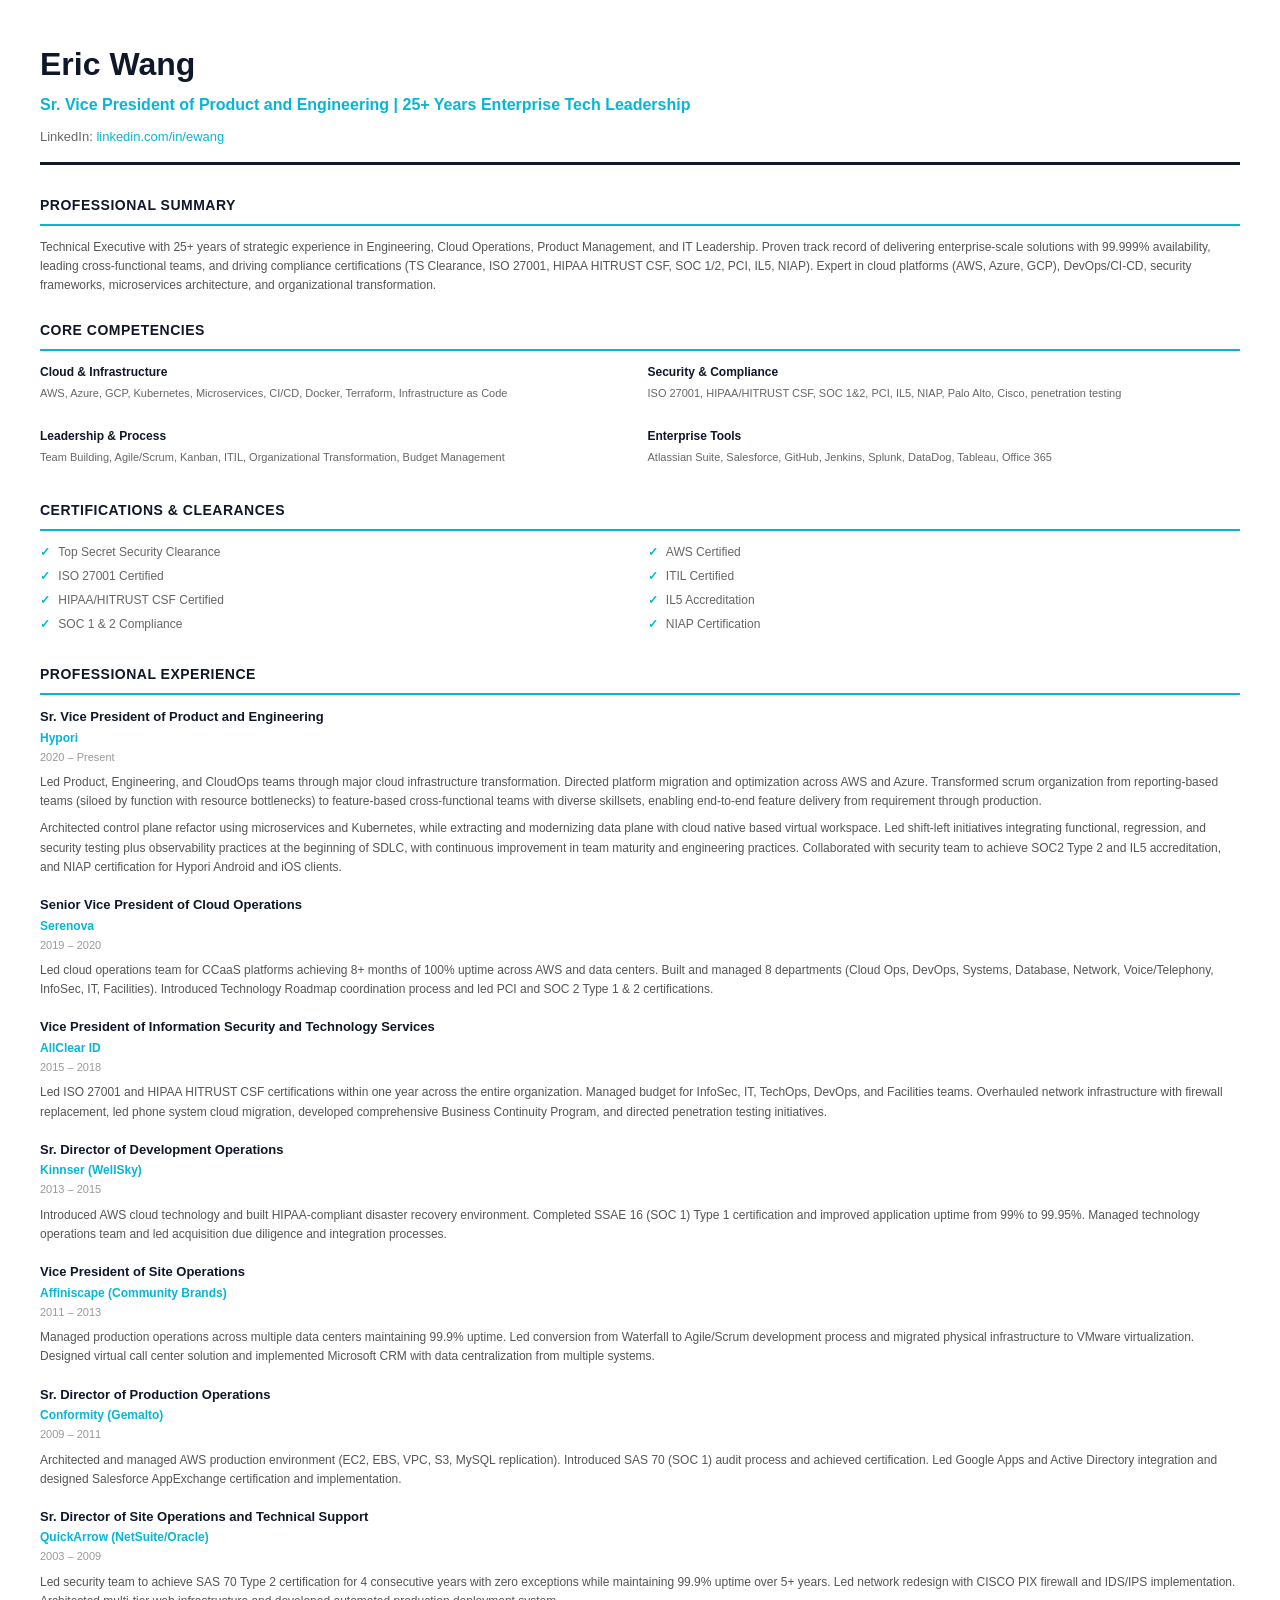
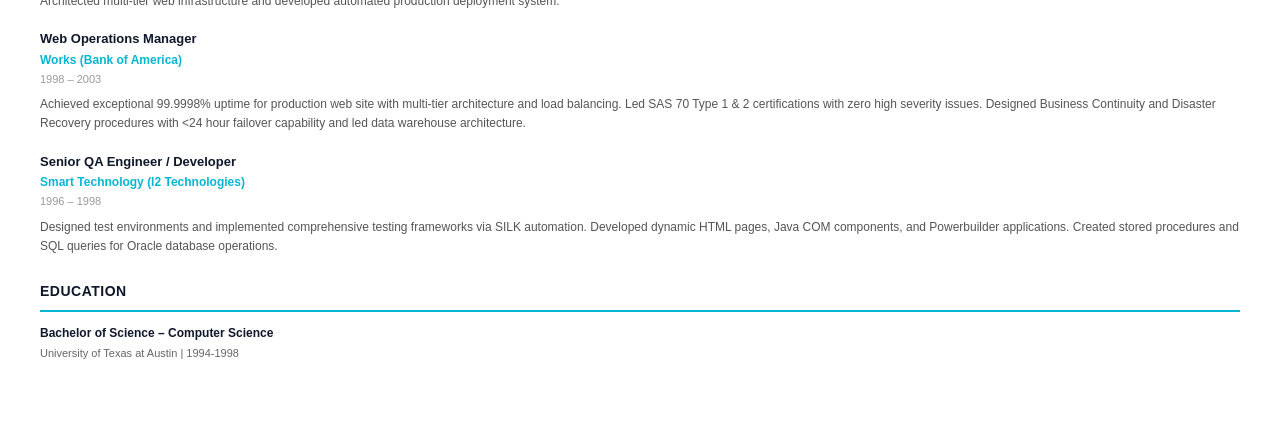
==== resume.html @ de1472fb "Remove PCI certification from certifications list" ====
<!DOCTYPE html>
<html lang="en">
<head>
    <meta charset="UTF-8">
    <meta name="viewport" content="width=device-width, initial-scale=1.0">
    <title>Eric Wang - Resume</title>
    <style>
        * {
            margin: 0;
            padding: 0;
            box-sizing: border-box;
        }

        body {
            font-family: 'Segoe UI', Tahoma, Geneva, Verdana, sans-serif;
            line-height: 1.5;
            color: #333;
            padding: 40px;
            background: white;
        }

        header {
            margin-bottom: 30px;
            border-bottom: 3px solid #0f172a;
            padding-bottom: 15px;
        }

        h1 {
            font-size: 32px;
            color: #0f172a;
            margin-bottom: 5px;
        }

        .title {
            font-size: 16px;
            color: #06b6d4;
            font-weight: 600;
            margin-bottom: 10px;
        }

        .contact {
            font-size: 13px;
            color: #666;
        }

        .contact a {
            color: #06b6d4;
            text-decoration: none;
        }

        section {
            margin-bottom: 25px;
        }

        h2 {
            font-size: 14px;
            color: #0f172a;
            text-transform: uppercase;
            font-weight: 700;
            letter-spacing: 0.5px;
            margin-bottom: 12px;
            border-bottom: 2px solid #06b6d4;
            padding-bottom: 8px;
        }

        .job {
            margin-bottom: 18px;
        }

        .job-title {
            font-size: 13px;
            font-weight: 700;
            color: #0f172a;
            margin-bottom: 2px;
        }

        .company {
            font-size: 12px;
            color: #06b6d4;
            font-weight: 600;
            margin-bottom: 2px;
        }

        .dates {
            font-size: 11px;
            color: #999;
            margin-bottom: 8px;
        }

        .job-desc {
            font-size: 12px;
            line-height: 1.6;
            color: #555;
        }

        .skills-grid {
            display: grid;
            grid-template-columns: 1fr 1fr;
            gap: 15px;
            font-size: 12px;
        }

        .skill-category {
            margin-bottom: 10px;
        }

        .skill-category h3 {
            font-size: 12px;
            font-weight: 700;
            color: #0f172a;
            margin-bottom: 4px;
        }

        .skill-category p {
            font-size: 11px;
            color: #666;
            line-height: 1.5;
        }

        .cert-list {
            list-style: none;
            font-size: 12px;
            columns: 2;
            gap: 15px;
        }

        .cert-list li {
            margin-bottom: 6px;
            color: #666;
        }

        .cert-list li:before {
            content: "✓ ";
            color: #06b6d4;
            font-weight: bold;
            margin-right: 5px;
        }

        .edu-item h3 {
            font-size: 12px;
            font-weight: 700;
            color: #0f172a;
            margin-bottom: 3px;
        }

        .edu-item p {
            font-size: 11px;
            color: #666;
        }

        @media print {
            body {
                padding: 20px;
            }
            section {
                page-break-inside: avoid;
            }
        }
    </style>
</head>
<body>
    <header>
        <h1>Eric Wang</h1>
        <p class="title">Sr. Vice President of Product and Engineering | 25+ Years Enterprise Tech Leadership</p>
        <p class="contact">
            LinkedIn: <a href="https://www.linkedin.com/in/ewang/">linkedin.com/in/ewang</a>
        </p>
    </header>

    <section>
        <h2>Professional Summary</h2>
        <p style="font-size: 12px; color: #555; line-height: 1.6;">
            Technical Executive with 25+ years of strategic experience in Engineering, Cloud Operations, Product Management, and IT Leadership. Proven track record of delivering enterprise-scale solutions with 99.999% availability, leading cross-functional teams, and driving compliance certifications (TS Clearance, ISO 27001, HIPAA HITRUST CSF, SOC 1/2, PCI, IL5, NIAP). Expert in cloud platforms (AWS, Azure, GCP), DevOps/CI-CD, security frameworks, microservices architecture, and organizational transformation.
        </p>
    </section>

    <section>
        <h2>Core Competencies</h2>
        <div class="skills-grid">
            <div class="skill-category">
                <h3>Cloud & Infrastructure</h3>
                <p>AWS, Azure, GCP, Kubernetes, Microservices, CI/CD, Docker, Terraform, Infrastructure as Code</p>
            </div>
            <div class="skill-category">
                <h3>Security & Compliance</h3>
                <p>ISO 27001, HIPAA/HITRUST CSF, SOC 1&2, PCI, IL5, NIAP, Palo Alto, Cisco, penetration testing</p>
            </div>
            <div class="skill-category">
                <h3>Leadership & Process</h3>
                <p>Team Building, Agile/Scrum, Kanban, ITIL, Organizational Transformation, Budget Management</p>
            </div>
            <div class="skill-category">
                <h3>Enterprise Tools</h3>
                <p>Atlassian Suite, Salesforce, GitHub, Jenkins, Splunk, DataDog, Tableau, Office 365</p>
            </div>
        </div>
    </section>

    <section>
        <h2>Certifications & Clearances</h2>
        <ul class="cert-list">
            <li>Top Secret Security Clearance</li>
            <li>ISO 27001 Certified</li>
            <li>HIPAA/HITRUST CSF Certified</li>
            <li>SOC 1 & 2 Compliance</li>
            <li>AWS Certified</li>
            <li>ITIL Certified</li>
            <li>IL5 Accreditation</li>
            <li>NIAP Certification</li>
        </ul>
    </section>

    <section>
        <h2>Professional Experience</h2>

        <div class="job">
            <div class="job-title">Sr. Vice President of Product and Engineering</div>
            <div class="company">Hypori</div>
            <div class="dates">2020 – Present</div>
            <div class="job-desc">
                <p style="margin-bottom: 8px;">Led Product, Engineering, and CloudOps teams through major cloud infrastructure transformation. Directed platform migration and optimization across AWS and Azure. Transformed scrum organization from reporting-based teams (siloed by function with resource bottlenecks) to feature-based cross-functional teams with diverse skillsets, enabling end-to-end feature delivery from requirement through production.</p>
                <p>Architected control plane refactor using microservices and Kubernetes, while extracting and modernizing data plane with cloud native based virtual workspace. Led shift-left initiatives integrating functional, regression, and security testing plus observability practices at the beginning of SDLC, with continuous improvement in team maturity and engineering practices. Collaborated with security team to achieve SOC2 Type 2 and IL5 accreditation, and NIAP certification for Hypori Android and iOS clients.</p>
            </div>
        </div>

        <div class="job">
            <div class="job-title">Senior Vice President of Cloud Operations</div>
            <div class="company">Serenova</div>
            <div class="dates">2019 – 2020</div>
            <div class="job-desc">Led cloud operations team for CCaaS platforms achieving 8+ months of 100% uptime across AWS and data centers. Built and managed 8 departments (Cloud Ops, DevOps, Systems, Database, Network, Voice/Telephony, InfoSec, IT, Facilities). Introduced Technology Roadmap coordination process and led PCI and SOC 2 Type 1 & 2 certifications.</div>
        </div>

        <div class="job">
            <div class="job-title">Vice President of Information Security and Technology Services</div>
            <div class="company">AllClear ID</div>
            <div class="dates">2015 – 2018</div>
            <div class="job-desc">Led ISO 27001 and HIPAA HITRUST CSF certifications within one year across the entire organization. Managed budget for InfoSec, IT, TechOps, DevOps, and Facilities teams. Overhauled network infrastructure with firewall replacement, led phone system cloud migration, developed comprehensive Business Continuity Program, and directed penetration testing initiatives.</div>
        </div>

        <div class="job">
            <div class="job-title">Sr. Director of Development Operations</div>
            <div class="company">Kinnser (WellSky)</div>
            <div class="dates">2013 – 2015</div>
            <div class="job-desc">Introduced AWS cloud technology and built HIPAA-compliant disaster recovery environment. Completed SSAE 16 (SOC 1) Type 1 certification and improved application uptime from 99% to 99.95%. Managed technology operations team and led acquisition due diligence and integration processes.</div>
        </div>

        <div class="job">
            <div class="job-title">Vice President of Site Operations</div>
            <div class="company">Affiniscape (Community Brands)</div>
            <div class="dates">2011 – 2013</div>
            <div class="job-desc">Managed production operations across multiple data centers maintaining 99.9% uptime. Led conversion from Waterfall to Agile/Scrum development process and migrated physical infrastructure to VMware virtualization. Designed virtual call center solution and implemented Microsoft CRM with data centralization from multiple systems.</div>
        </div>

        <div class="job">
            <div class="job-title">Sr. Director of Production Operations</div>
            <div class="company">Conformity (Gemalto)</div>
            <div class="dates">2009 – 2011</div>
            <div class="job-desc">Architected and managed AWS production environment (EC2, EBS, VPC, S3, MySQL replication). Introduced SAS 70 (SOC 1) audit process and achieved certification. Led Google Apps and Active Directory integration and designed Salesforce AppExchange certification and implementation.</div>
        </div>

        <div class="job">
            <div class="job-title">Sr. Director of Site Operations and Technical Support</div>
            <div class="company">QuickArrow (NetSuite/Oracle)</div>
            <div class="dates">2003 – 2009</div>
            <div class="job-desc">Led security team to achieve SAS 70 Type 2 certification for 4 consecutive years with zero exceptions while maintaining 99.9% uptime over 5+ years. Led network redesign with CISCO PIX firewall and IDS/IPS implementation. Architected multi-tier web infrastructure and developed automated production deployment system.</div>
        </div>

        <div class="job">
            <div class="job-title">Web Operations Manager</div>
            <div class="company">Works (Bank of America)</div>
            <div class="dates">1998 – 2003</div>
            <div class="job-desc">Achieved exceptional 99.9998% uptime for production web site with multi-tier architecture and load balancing. Led SAS 70 Type 1 & 2 certifications with zero high severity issues. Designed Business Continuity and Disaster Recovery procedures with &lt;24 hour failover capability and led data warehouse architecture.</div>
        </div>

        <div class="job">
            <div class="job-title">Senior QA Engineer / Developer</div>
            <div class="company">Smart Technology (I2 Technologies)</div>
            <div class="dates">1996 – 1998</div>
            <div class="job-desc">Designed test environments and implemented comprehensive testing frameworks via SILK automation. Developed dynamic HTML pages, Java COM components, and Powerbuilder applications. Created stored procedures and SQL queries for Oracle database operations.</div>
        </div>
    </section>

    <section>
        <h2>Education</h2>
        <div class="edu-item">
            <h3>Bachelor of Science – Computer Science</h3>
            <p>University of Texas at Austin | 1994-1998</p>
        </div>
    </section>
</body>
</html>
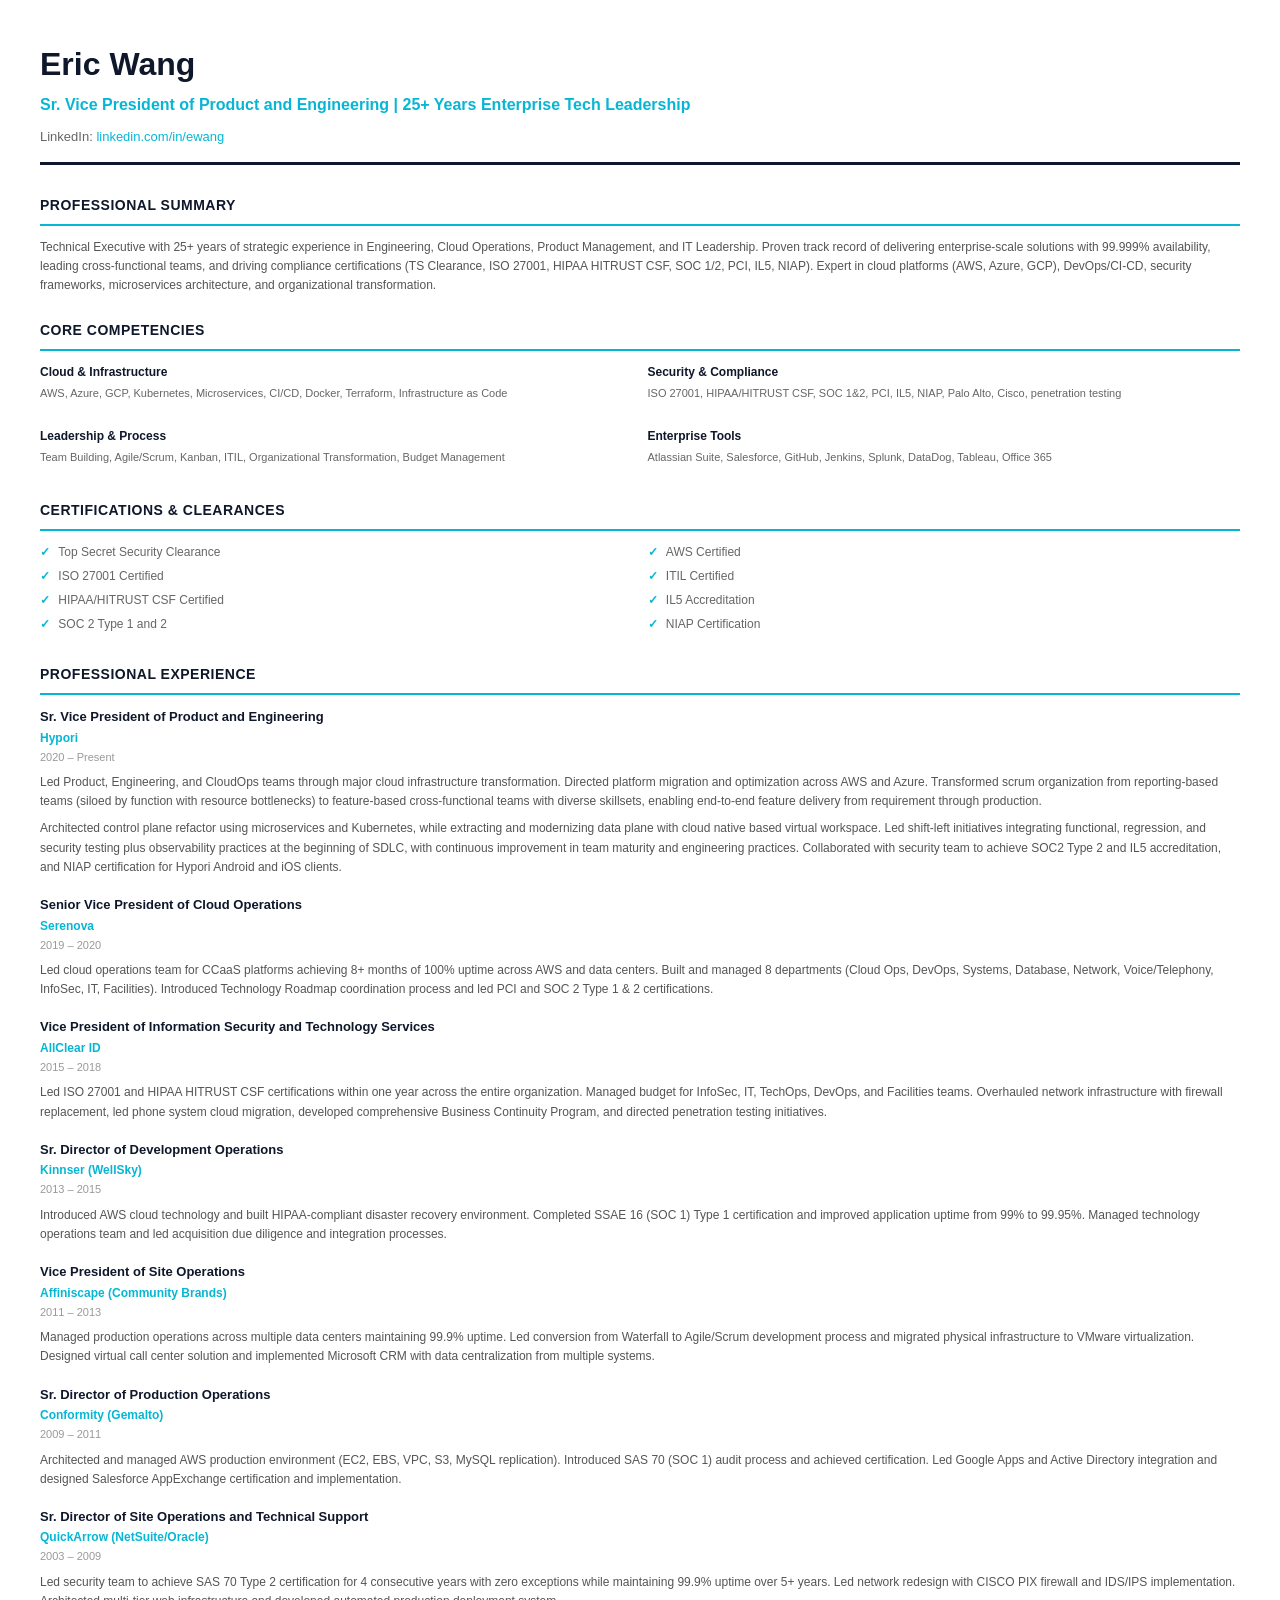
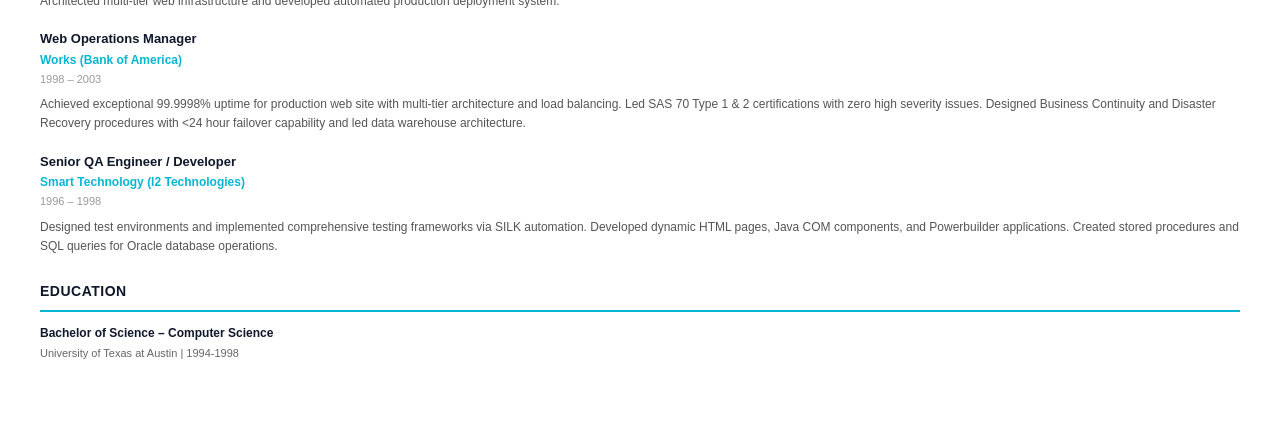
==== commit ff9c66ab: "Update SOC certification to SOC 2 Type 1 and 2" ====
--- a/resume.html
+++ b/resume.html
@@ -202,7 +202,7 @@
             <li>Top Secret Security Clearance</li>
             <li>ISO 27001 Certified</li>
             <li>HIPAA/HITRUST CSF Certified</li>
-            <li>SOC 1 & 2 Compliance</li>
+            <li>SOC 2 Type 1 and 2</li>
             <li>AWS Certified</li>
             <li>ITIL Certified</li>
             <li>IL5 Accreditation</li>
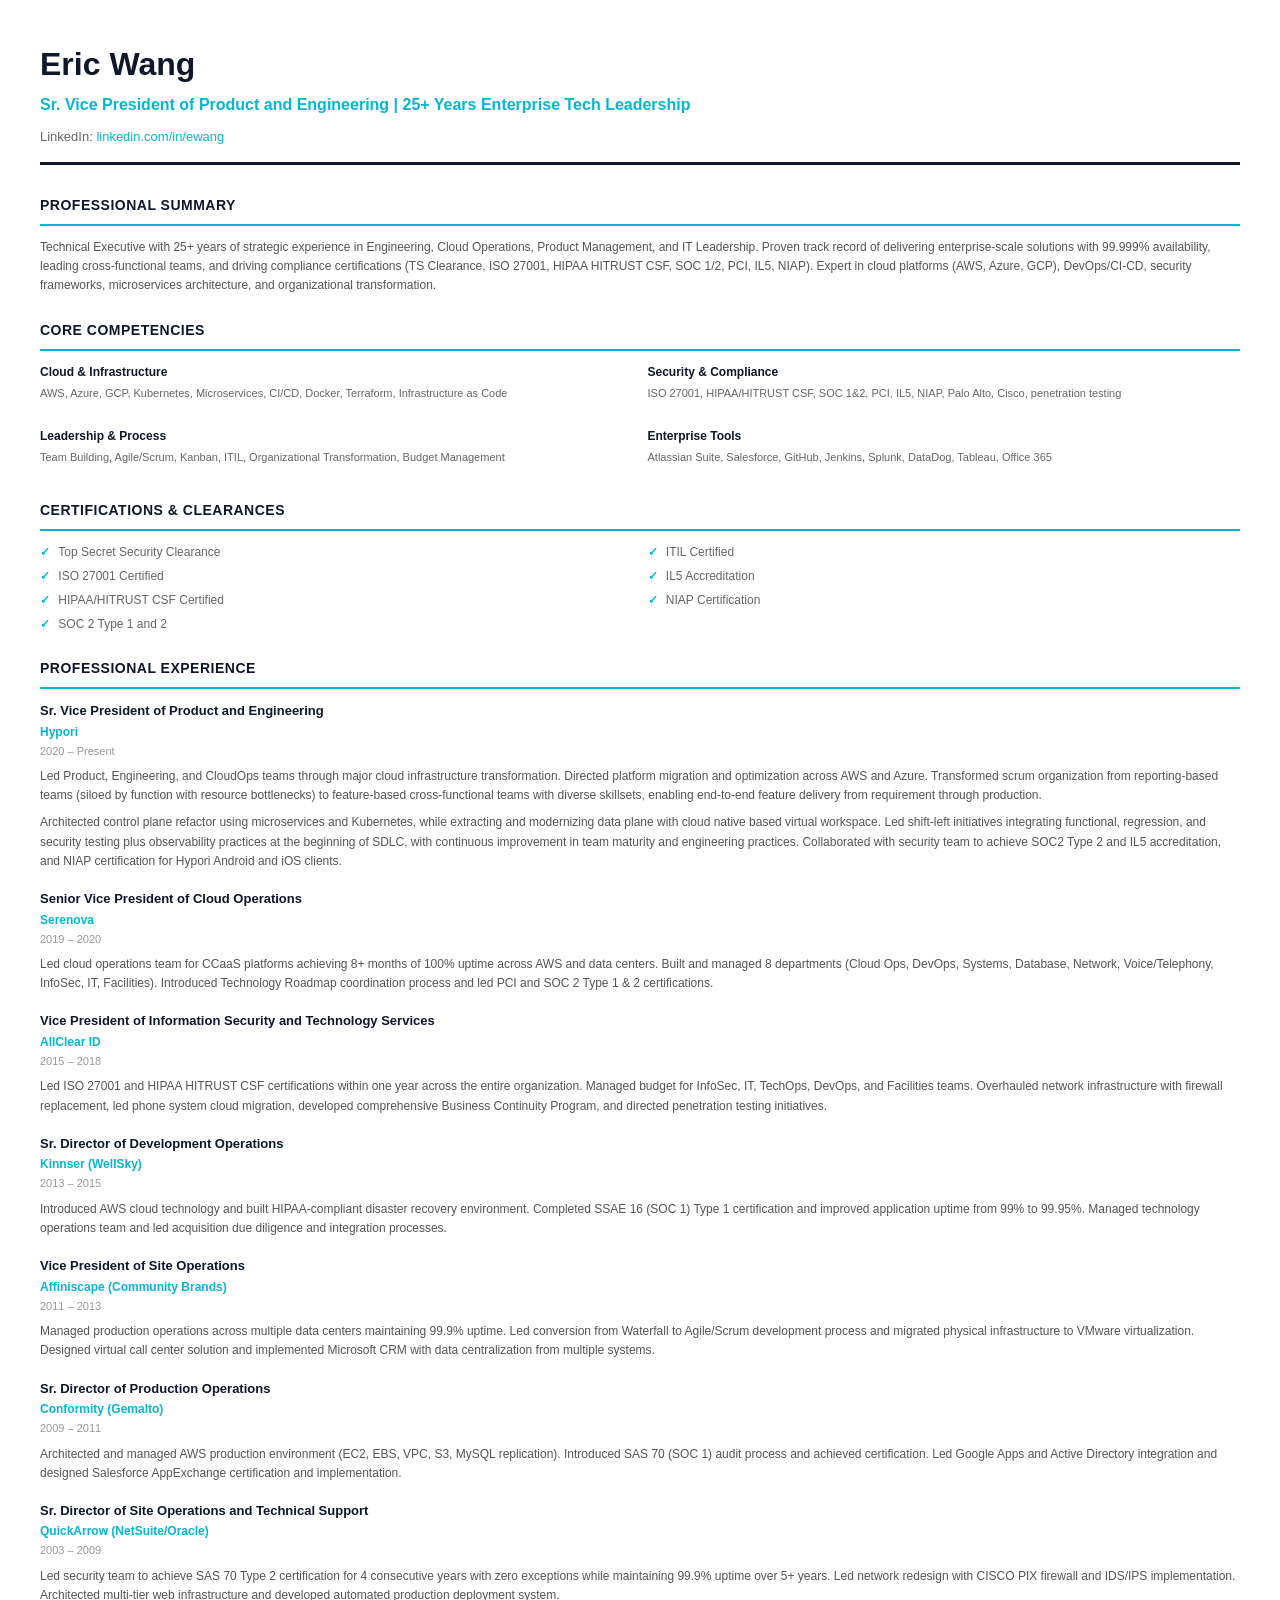
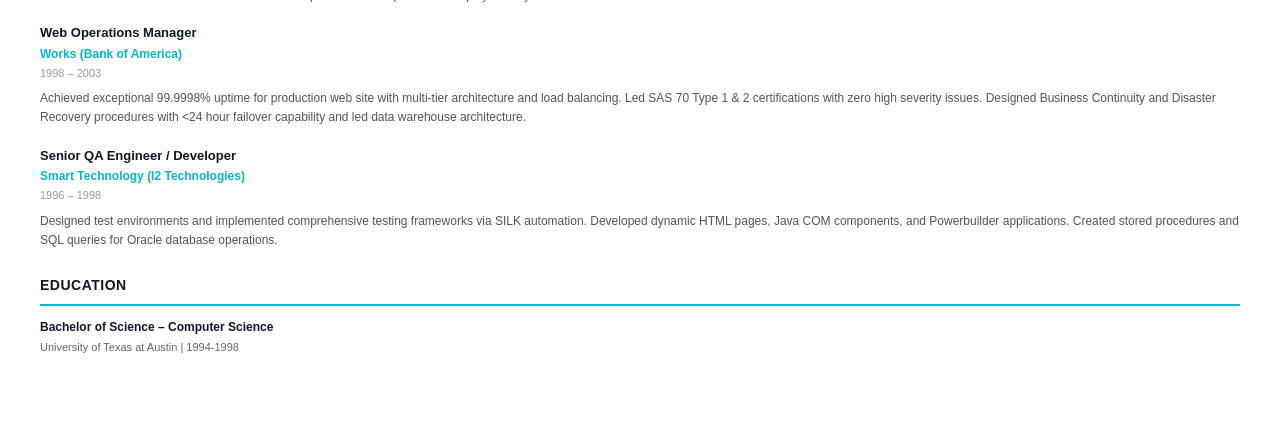
==== commit 3810eedd: "Remove AWS Certified from certifications" ====
--- a/resume.html
+++ b/resume.html
@@ -203,7 +203,6 @@
             <li>ISO 27001 Certified</li>
             <li>HIPAA/HITRUST CSF Certified</li>
             <li>SOC 2 Type 1 and 2</li>
-            <li>AWS Certified</li>
             <li>ITIL Certified</li>
             <li>IL5 Accreditation</li>
             <li>NIAP Certification</li>
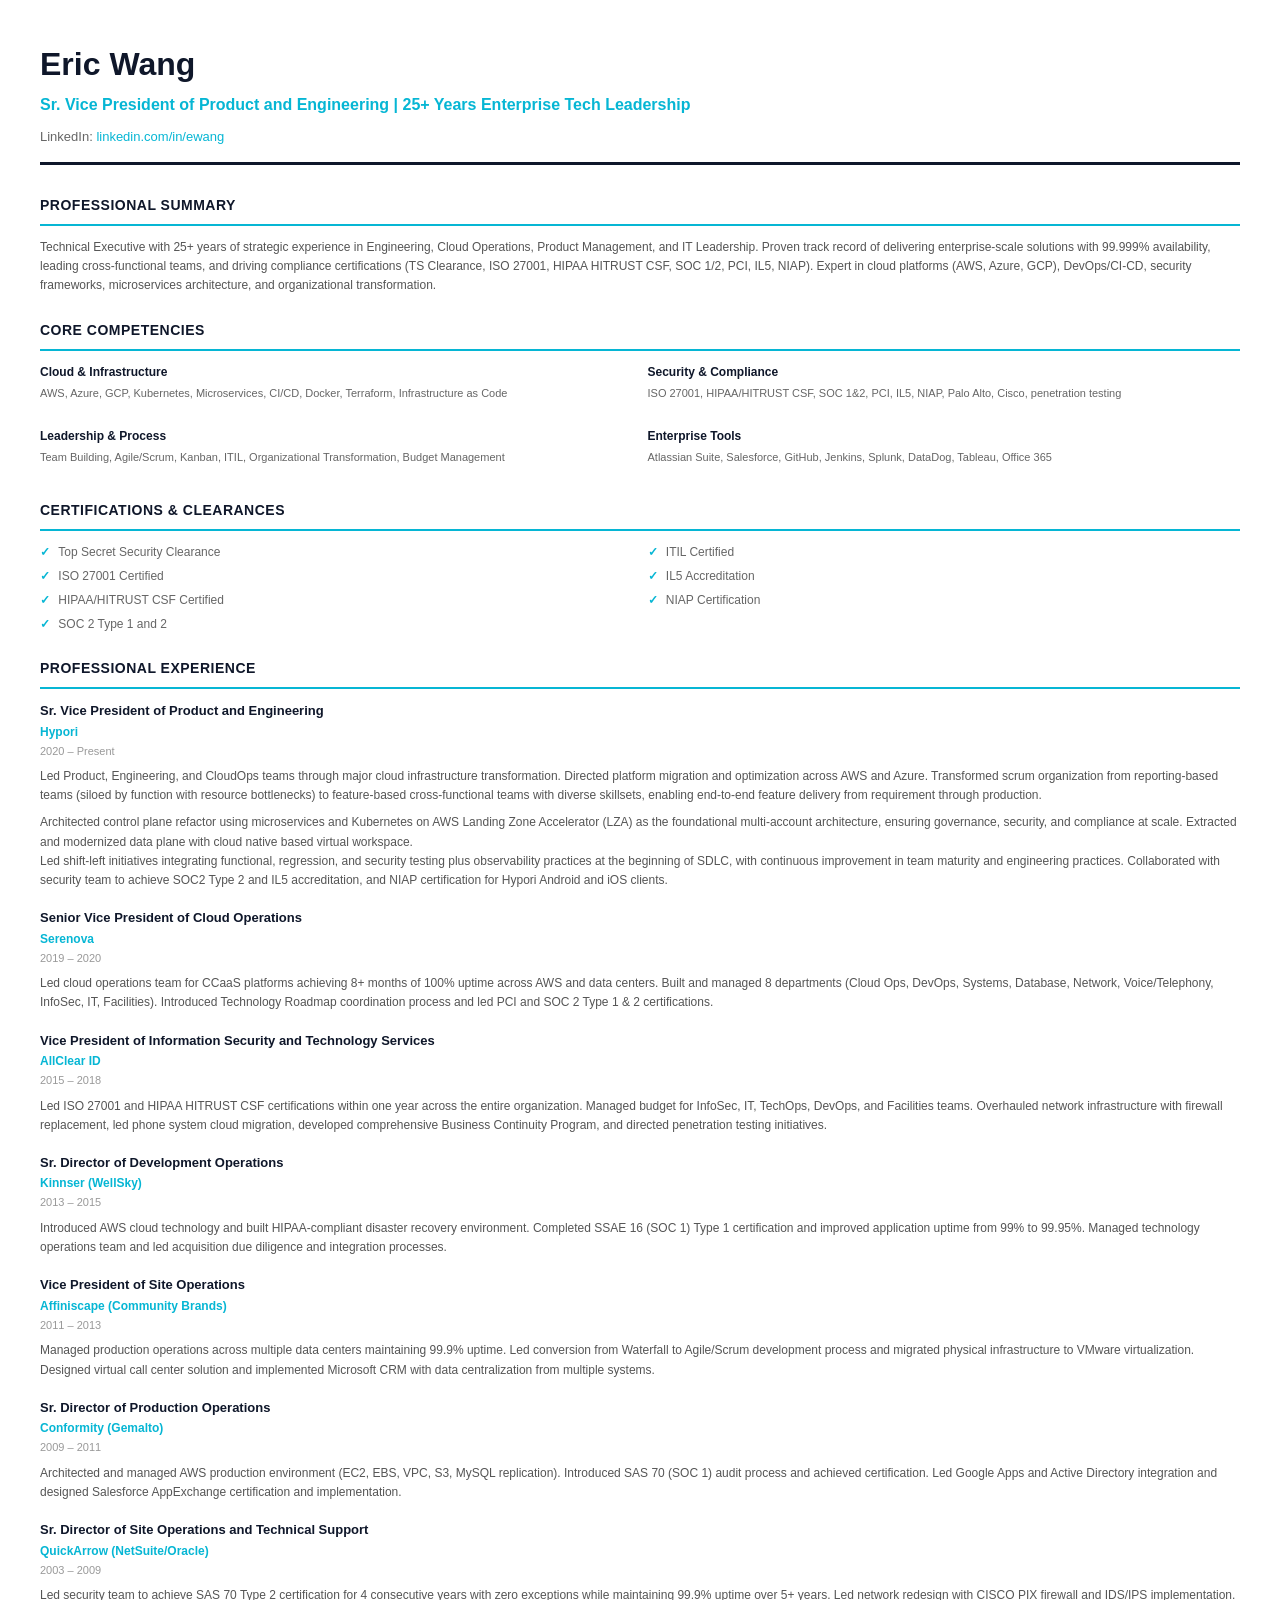
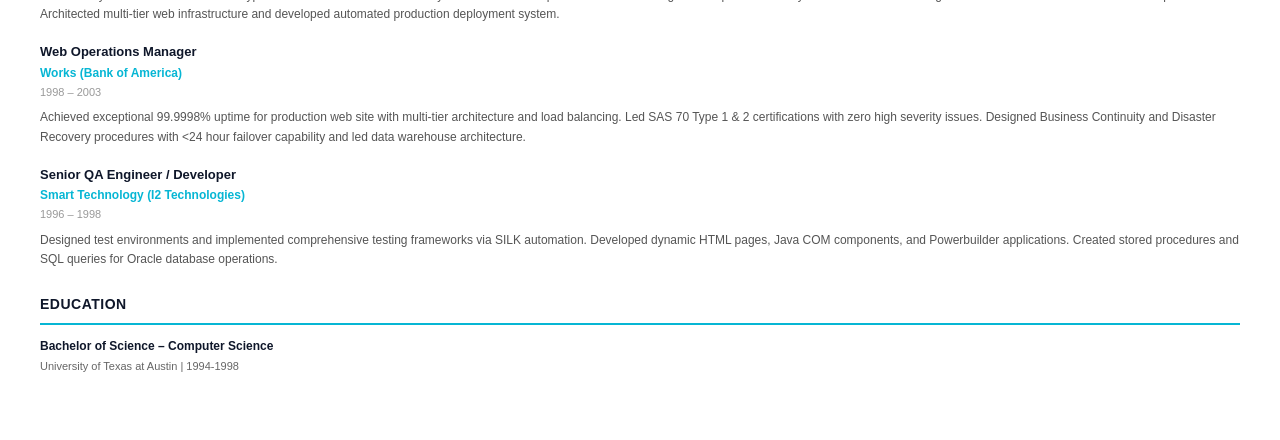
==== commit 4a39f4e8: "Add AWS LZA architecture reference and improve paragraph structure in Hypori role" ====
--- a/resume.html
+++ b/resume.html
@@ -218,7 +218,8 @@
             <div class="dates">2020 – Present</div>
             <div class="job-desc">
                 <p style="margin-bottom: 8px;">Led Product, Engineering, and CloudOps teams through major cloud infrastructure transformation. Directed platform migration and optimization across AWS and Azure. Transformed scrum organization from reporting-based teams (siloed by function with resource bottlenecks) to feature-based cross-functional teams with diverse skillsets, enabling end-to-end feature delivery from requirement through production.</p>
-                <p>Architected control plane refactor using microservices and Kubernetes, while extracting and modernizing data plane with cloud native based virtual workspace. Led shift-left initiatives integrating functional, regression, and security testing plus observability practices at the beginning of SDLC, with continuous improvement in team maturity and engineering practices. Collaborated with security team to achieve SOC2 Type 2 and IL5 accreditation, and NIAP certification for Hypori Android and iOS clients.</p>
+                <p>Architected control plane refactor using microservices and Kubernetes on AWS Landing Zone Accelerator (LZA) as the foundational multi-account architecture, ensuring governance, security, and compliance at scale. Extracted and modernized data plane with cloud native based virtual workspace.</p>
+                <p>Led shift-left initiatives integrating functional, regression, and security testing plus observability practices at the beginning of SDLC, with continuous improvement in team maturity and engineering practices. Collaborated with security team to achieve SOC2 Type 2 and IL5 accreditation, and NIAP certification for Hypori Android and iOS clients.</p>
             </div>
         </div>
 
